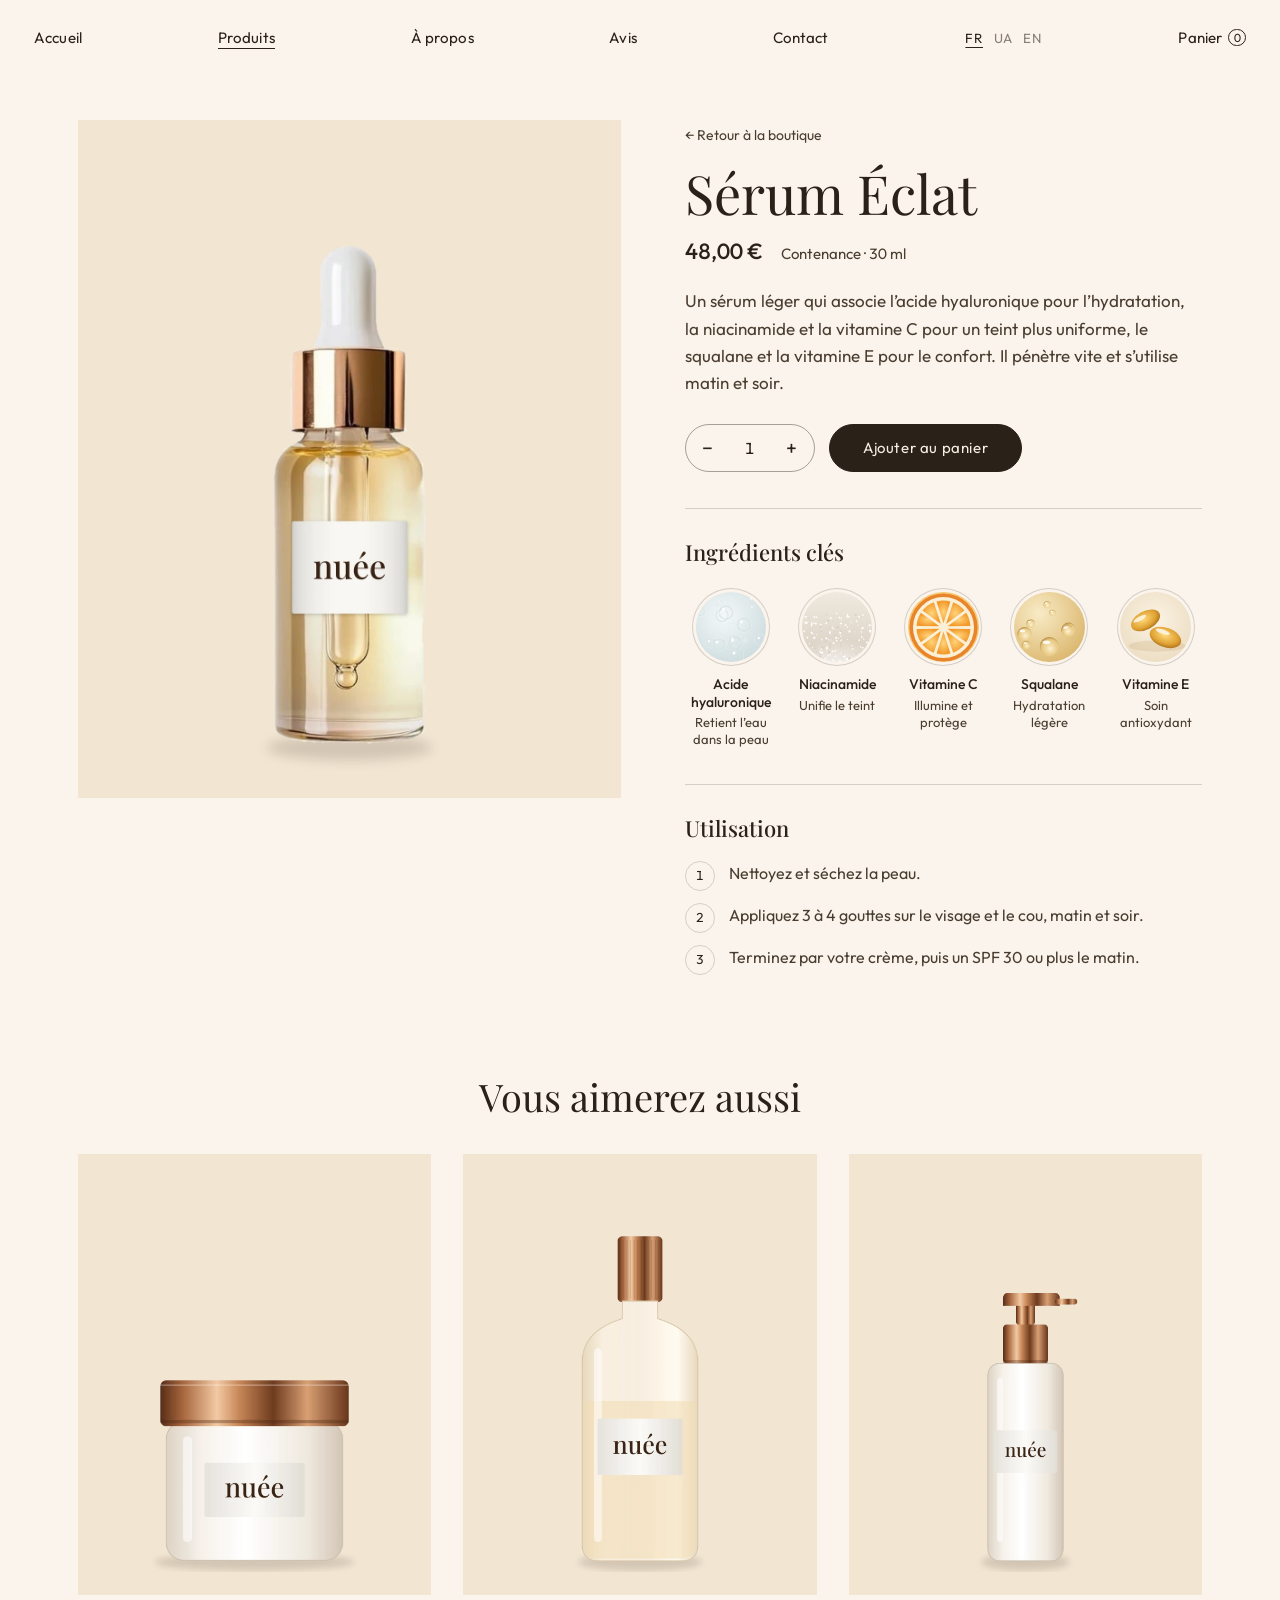
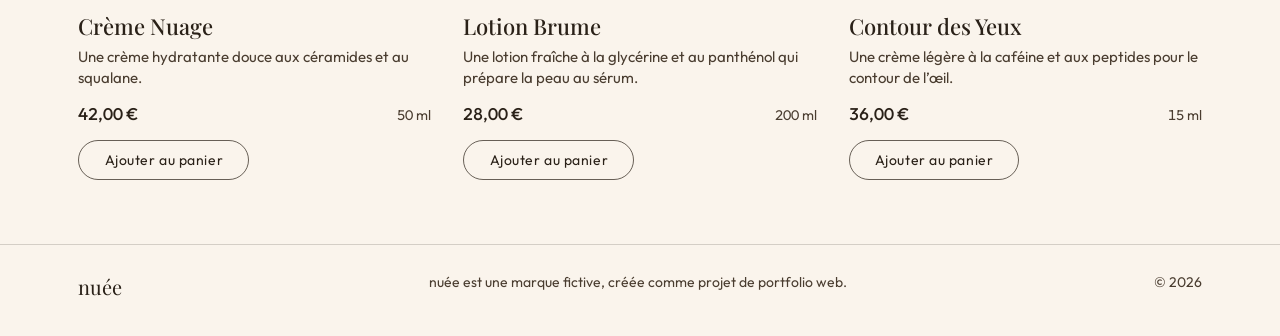
==== product.html @ 13ce5a42 "Turn the nuée page into a multi-page portfolio site - Home: headline and Shop button on the first sc" ====
<!doctype html>
<html lang="fr" data-title="title.product">
<head>
<meta charset="utf-8">
<meta name="viewport" content="width=device-width, initial-scale=1">
<title>Sérum Éclat · nuée</title>
<meta name="description" content="Sérum Éclat nuée, 30 ml : acide hyaluronique, niacinamide, vitamine C, squalane et vitamine E.">
<link rel="preconnect" href="https://fonts.googleapis.com">
<link rel="preconnect" href="https://fonts.gstatic.com" crossorigin>
<link rel="stylesheet" href="https://fonts.googleapis.com/css2?family=Outfit:wght@400;500;600&family=Jost:wght@400;500&family=Playfair+Display:wght@400;500&display=swap">
<link rel="stylesheet" href="assets/site.css">
</head>
<body class="page" data-page="product">
<nav class="nav" id="nav" aria-label="Menu"></nav>
<main>
  <div class="wrap">
    <div class="pdp">
      <div class="pdp-img"><img src="assets/products/serum.webp" alt="" data-i18n-alt="p.serum.name" width="1200" height="1500"></div>
      <div class="pdp-info">
        <a class="back" href="shop.html">← <span data-i18n="pp.back"></span></a>
        <h1 data-i18n="p.serum.name">Sérum Éclat</h1>
        <div class="pdp-meta"><span class="price" data-price="48"></span><span class="vol"><span data-i18n="pp.volume"></span> · <span data-vol="30"></span></span></div>
        <p class="pdp-desc" data-i18n="pp.desc"></p>
        <div class="buy">
          <div class="qty">
            <button type="button" id="qMinus" data-i18n-aria="pp.less">−</button>
            <label class="qty-label" for="qty" data-i18n="pp.qty"></label>
            <input id="qty" type="number" min="1" max="99" value="1" inputmode="numeric">
            <button type="button" id="qPlus" data-i18n-aria="pp.more">+</button>
          </div>
          <button class="pill solid" type="button" data-add="serum" data-qty="#qty" data-i18n="cart.add"></button>
        </div>
        <section>
          <h2 data-i18n="pp.ingredients"></h2>
          <div class="ings">
            <div class="ing"><span class="disc"><i data-art="ha"></i></span><b data-i18n="ing.ha.name"></b><span data-i18n="ing.ha.line"></span></div>
            <div class="ing"><span class="disc"><i data-art="nia"></i></span><b data-i18n="ing.nia.name"></b><span data-i18n="ing.nia.line"></span></div>
            <div class="ing"><span class="disc"><i data-art="vc"></i></span><b data-i18n="ing.vc.name"></b><span data-i18n="ing.vc.line"></span></div>
            <div class="ing"><span class="disc"><i data-art="sq"></i></span><b data-i18n="ing.sq.name"></b><span data-i18n="ing.sq.line"></span></div>
            <div class="ing"><span class="disc"><i data-art="ve"></i></span><b data-i18n="ing.ve.name"></b><span data-i18n="ing.ve.line"></span></div>
          </div>
        </section>
        <section>
          <h2 data-i18n="pp.howto"></h2>
          <ol class="steps">
            <li data-i18n="pp.step1"></li>
            <li data-i18n="pp.step2"></li>
            <li data-i18n="pp.step3"></li>
          </ol>
        </section>
      </div>
    </div>
    <div class="also">
      <h2 data-i18n="pp.also"></h2>
      <div class="grid" id="also"></div>
    </div>
  </div>
</main>
<footer class="foot">
  <div class="wrap"><b>nuée</b><span data-i18n="footer.note"></span><span>© 2026</span></div>
</footer>
<script src="assets/site.js"></script>
<script>
NUEE.renderCards(document.getElementById('also'), ['cream', 'toner', 'eye']);
const q = document.getElementById('qty');
const setQ = v => { q.value = Math.max(1, Math.min(99, (parseInt(v, 10) || 1))); };
document.getElementById('qMinus').addEventListener('click', () => setQ(+q.value - 1));
document.getElementById('qPlus').addEventListener('click', () => setQ(+q.value + 1));
q.addEventListener('change', () => setQ(q.value));
</script>
</body>
</html>
---- assets/site.css ----
/* nuée: shared styles (menu, buttons, pages) */
:root{
  --bg:#FAF4EC; --bg3:#F2E6D3; --accent:#C79A67; --ink:#2A2118; --ink2:#4a3d30; --mark:#EDE3D4;
  --dark:#2B1F14; --light:#F6EEE2; --line:rgba(42,33,24,.18);
  --serif:"Playfair Display",Georgia,serif; --sans:Outfit,Jost,system-ui,sans-serif;
}
*{box-sizing:border-box;margin:0;padding:0}
body{background:var(--bg);color:var(--ink);font-family:var(--sans);-webkit-font-smoothing:antialiased}
button{font:inherit;color:inherit;background:none;border:0;cursor:pointer}
a{color:inherit}
:focus-visible{outline:1px solid currentColor;outline-offset:3px}

/* ---------- menu bar ---------- */
.nav{position:fixed;top:0;left:0;right:0;z-index:30;display:flex;justify-content:space-between;align-items:center;
  padding:var(--nav-pt,22px) var(--nav-px,32px) var(--nav-pb,0);font-size:var(--nav-fs,clamp(13px,1.18vw,17px));
  font-weight:400;letter-spacing:.01em;color:var(--ink);transition:color .5s,opacity .35s ease-out,background-color .3s,border-color .3s;
  border-bottom:1px solid transparent}
.nav.light{color:var(--light)}
.nav .links{display:contents}
.nav a,.nav .lang button{text-decoration:none;position:relative;padding:6px 2px;white-space:nowrap}
.nav .links a::after,.nav .cart::after{content:"";position:absolute;left:2px;right:2px;bottom:4px;height:1px;background:currentColor;
  transform:scaleX(0);transform-origin:0 50%;transition:transform .35s}
.nav .links a:hover::after,.nav .links a:focus-visible::after,.nav .links a[aria-current="page"]::after,.nav .cart:hover::after{transform:scaleX(1)}
.lang{display:flex;align-items:center;gap:.35em}
.lang button{opacity:.55;letter-spacing:.06em;font-size:.88em;min-width:24px;min-height:24px}
.lang button[aria-pressed="true"]{opacity:1;text-decoration:underline;text-underline-offset:4px;text-decoration-thickness:1px}
.lang button:hover{opacity:1}
.cart{display:inline-flex;align-items:center;gap:.4em}
.cart svg{display:none;width:20px;height:20px}
.cart .count{display:inline-grid;place-items:center;min-width:1.5em;height:1.5em;padding:0 .35em;border:1px solid currentColor;border-radius:999px;
  font-size:.78em;font-variant-numeric:tabular-nums;line-height:1}
.cart.bump .count{animation:bump .5s cubic-bezier(.3,0,.15,1)}
@keyframes bump{40%{transform:scale(1.3)}}
.nav .logo{display:none;font-family:var(--serif);font-size:24px;line-height:1;padding:4px 0}
.burger{display:none;width:40px;height:40px;align-items:center;justify-content:center;margin-right:-8px}
.burger svg{width:24px;height:24px}
.nav .right{display:contents}

@media (max-width:767px){
  .nav{--nav-pt:14px;--nav-px:16px;font-size:15px;padding-left:max(16px,env(safe-area-inset-left,0px));padding-right:max(16px,env(safe-area-inset-right,0px))}
  .nav .links,.nav .lang{display:none}
  .nav .logo{display:block}
  .nav .right{display:flex;align-items:center;gap:10px}
  .burger{display:inline-flex}
  .cart{padding:8px 4px}
  .cart svg{display:block}
  .cart .cart-label{position:absolute;width:1px;height:1px;overflow:hidden;clip:rect(0 0 0 0)}
  .cart::after{display:none}
}

/* full-screen mobile menu */
.menu{position:fixed;inset:0;z-index:40;background:var(--bg);color:var(--ink);display:flex;flex-direction:column;
  padding:14px max(16px,env(safe-area-inset-right,0px)) 32px max(16px,env(safe-area-inset-left,0px));
  opacity:0;visibility:hidden;transition:opacity .35s cubic-bezier(.3,0,.15,1),visibility 0s .35s}
.menu.open{opacity:1;visibility:visible;transition:opacity .35s cubic-bezier(.3,0,.15,1)}
.menu-top{display:flex;justify-content:space-between;align-items:center}
.menu-top .logo{font-family:var(--serif);font-size:24px;text-decoration:none;padding:4px 0}
.menu-close{width:40px;height:40px;display:inline-flex;align-items:center;justify-content:center;margin-right:-8px}
.menu-close svg{width:22px;height:22px}
.menu-links{display:flex;flex-direction:column;gap:6px;margin-top:9vh}
.menu-links a{font-family:var(--serif);font-size:clamp(30px,9vw,44px);line-height:1.25;text-decoration:none;padding:4px 0;
  opacity:0;transform:translateY(14px);transition:opacity .5s ease,transform .7s cubic-bezier(.3,0,.15,1)}
.menu.open .menu-links a{opacity:1;transform:none}
.menu.open .menu-links a:nth-child(2){transition-delay:.04s}.menu.open .menu-links a:nth-child(3){transition-delay:.08s}
.menu.open .menu-links a:nth-child(4){transition-delay:.12s}.menu.open .menu-links a:nth-child(5){transition-delay:.16s}
.menu-foot{margin-top:auto;display:flex;justify-content:space-between;align-items:center;font-size:16px;border-top:1px solid var(--line);padding-top:18px}
.menu-foot .lang button{font-size:15px;padding:6px 4px}
.menu-foot .cart{text-decoration:none}
.menu-foot .cart svg{display:none}
.menu-foot .cart .cart-label{position:static;width:auto;height:auto;clip:auto}
html.menu-open,html.menu-open body{overflow:hidden}

/* ---------- buttons ---------- */
.pill{display:inline-block;border:1px solid rgba(42,33,24,.7);border-radius:999px;padding:.7em 2.2em;font-size:var(--pill-fs,15px);
  letter-spacing:.04em;color:var(--ink);text-decoration:none;text-align:center;transition:background .3s,color .3s,border-color .3s;line-height:1.2}
.pill:hover,.pill:focus-visible{background:var(--ink);color:var(--light);border-color:var(--ink)}
.pill.solid{background:var(--ink);color:var(--light);border-color:var(--ink)}
.pill.solid:hover,.pill.solid:focus-visible{background:transparent;color:var(--ink)}

/* ---------- toast ---------- */
.toast{position:fixed;left:50%;bottom:max(24px,env(safe-area-inset-bottom,0px));z-index:50;transform:translate(-50%,20px);opacity:0;
  background:var(--dark);color:var(--light);padding:.8em 1.4em;border-radius:999px;font-size:14px;letter-spacing:.02em;pointer-events:none;
  transition:opacity .35s,transform .5s cubic-bezier(.3,0,.15,1);white-space:nowrap}
.toast.show{opacity:1;transform:translate(-50%,0)}

/* ---------- content pages ---------- */
.page .nav{background:var(--bg);--nav-pt:22px;--nav-pb:14px}
.page .nav.scrolled{border-bottom-color:var(--line)}
@media (max-width:767px){.page .nav{--nav-pb:10px}}
.wrap{max-width:1200px;margin:0 auto;padding-left:max(16px,env(safe-area-inset-left,0px),3vw);padding-right:max(16px,env(safe-area-inset-right,0px),3vw)}
.page main{padding-top:120px;padding-bottom:64px}
@media (max-width:767px){.page main{padding-top:92px}}
.eyebrow{font-size:13px;letter-spacing:.2em;text-transform:uppercase;color:var(--ink2)}
.page-head{text-align:center;max-width:640px;margin:0 auto 56px}
.page-head h1{font-family:var(--serif);font-weight:400;font-size:clamp(36px,5vw,60px);line-height:1.1;margin-top:10px;text-wrap:balance}
.page-head p{color:var(--ink2);font-size:17px;line-height:1.5;margin-top:14px}

/* product grid */
.grid{display:grid;grid-template-columns:repeat(3,minmax(0,1fr));gap:48px 32px}
@media (max-width:960px){.grid{grid-template-columns:repeat(2,minmax(0,1fr));gap:40px 20px}}
@media (max-width:560px){.grid{grid-template-columns:minmax(0,1fr);gap:40px}.card-img{aspect-ratio:1/1}}
.card{display:flex;flex-direction:column;min-width:0}
.card-img{display:block;background:var(--bg3);aspect-ratio:4/5;overflow:hidden;position:relative}
.card-img img{width:100%;height:100%;object-fit:contain;display:block;transition:transform 1s cubic-bezier(.3,0,.05,1)}
a.card-img:hover img{transform:scale(1.04)}
.card-body{display:flex;flex-direction:column;flex:1;padding-top:18px}
.card h3{font-family:var(--serif);font-weight:500;font-size:22px;line-height:1.2}
.card h3 a{text-decoration:none}
.card p{color:var(--ink2);font-size:15px;line-height:1.45;margin-top:6px;flex:1}
.card-meta{display:flex;justify-content:space-between;align-items:baseline;margin:14px 0 16px;font-variant-numeric:tabular-nums}
.card-meta .price{font-size:17px;font-weight:500}
.card-meta .vol{font-size:14px;color:var(--ink2)}
.card .pill{align-self:flex-start;--pill-fs:14px;padding:.75em 1.8em}

/* product page */
.pdp{display:grid;grid-template-columns:minmax(0,1.05fr) minmax(0,1fr);gap:64px;align-items:start}
@media (max-width:860px){.pdp{grid-template-columns:minmax(0,1fr);gap:32px}}
.pdp-img{background:var(--bg3);aspect-ratio:4/5;position:sticky;top:96px}
@media (max-width:860px){.pdp-img{position:static}}
.pdp-img img{width:100%;height:100%;object-fit:contain;display:block}
.back{font-size:14px;color:var(--ink2);text-decoration:none;display:inline-block;padding:6px 0}
.back:hover{color:var(--ink)}
.pdp h1{font-family:var(--serif);font-weight:400;font-size:clamp(34px,4.4vw,54px);line-height:1.1;margin-top:14px}
.pdp-meta{display:flex;gap:18px;align-items:baseline;margin-top:14px;font-variant-numeric:tabular-nums}
.pdp-meta .price{font-size:22px;font-weight:500}
.pdp-meta .vol{color:var(--ink2);font-size:15px}
.pdp-desc{color:var(--ink2);font-size:17px;line-height:1.6;margin-top:22px;max-width:60ch}
.buy{display:flex;gap:14px;align-items:center;flex-wrap:wrap;margin-top:28px}
.qty{display:inline-flex;align-items:center;border:1px solid rgba(42,33,24,.4);border-radius:999px;height:48px}
.qty button{width:44px;height:46px;font-size:20px;line-height:1}
.qty input{width:40px;text-align:center;border:0;background:none;font:inherit;font-size:16px;color:var(--ink);-moz-appearance:textfield;font-variant-numeric:tabular-nums}
.qty input::-webkit-outer-spin-button,.qty input::-webkit-inner-spin-button{-webkit-appearance:none;margin:0}
.buy .pill{height:48px;display:inline-flex;align-items:center;justify-content:center;padding:0 2.2em}
.qty-label{position:absolute;width:1px;height:1px;overflow:hidden;clip:rect(0 0 0 0)}
.pdp section{border-top:1px solid var(--line);margin-top:36px;padding-top:28px}
.pdp h2{font-family:var(--serif);font-weight:500;font-size:22px;margin-bottom:18px}
.ings{display:grid;grid-template-columns:repeat(5,minmax(0,1fr));gap:14px}
@media (max-width:520px){.ings{grid-template-columns:repeat(3,minmax(0,1fr));row-gap:22px}}
.ing{display:flex;flex-direction:column;align-items:center;text-align:center;min-width:0}
.ing .disc{width:min(78px,100%);aspect-ratio:1;border-radius:50%;padding:4%;background:var(--bg);box-shadow:inset 0 0 0 1px var(--line)}
.ing .disc i{display:block;width:100%;height:100%;border-radius:50%;background-size:cover}
.ing b{font-weight:500;font-size:14px;margin-top:10px;line-height:1.25}
.ing span{font-size:13px;color:var(--ink2);line-height:1.3;margin-top:3px}
.steps{list-style:none;counter-reset:s;display:flex;flex-direction:column;gap:12px}
.steps li{counter-increment:s;display:flex;gap:14px;font-size:16px;line-height:1.5;color:var(--ink2)}
.steps li::before{content:counter(s);flex:none;width:28px;height:28px;border-radius:50%;border:1px solid var(--line);display:grid;place-items:center;
  font-size:13px;color:var(--ink);font-variant-numeric:tabular-nums}
.also{margin-top:96px}
.also h2{font-family:var(--serif);font-weight:400;font-size:clamp(28px,3vw,38px);margin-bottom:32px;text-align:center}

/* footer */
.foot{border-top:1px solid var(--line);padding:28px 0 36px;font-size:14px;color:var(--ink2)}
.foot .wrap{display:flex;justify-content:space-between;gap:12px 24px;flex-wrap:wrap}
.foot b{font-family:var(--serif);font-weight:400;font-size:20px;color:var(--ink)}
@media (prefers-reduced-motion: reduce){
  *,*::before,*::after{transition-duration:0s !important;animation:none !important}
}
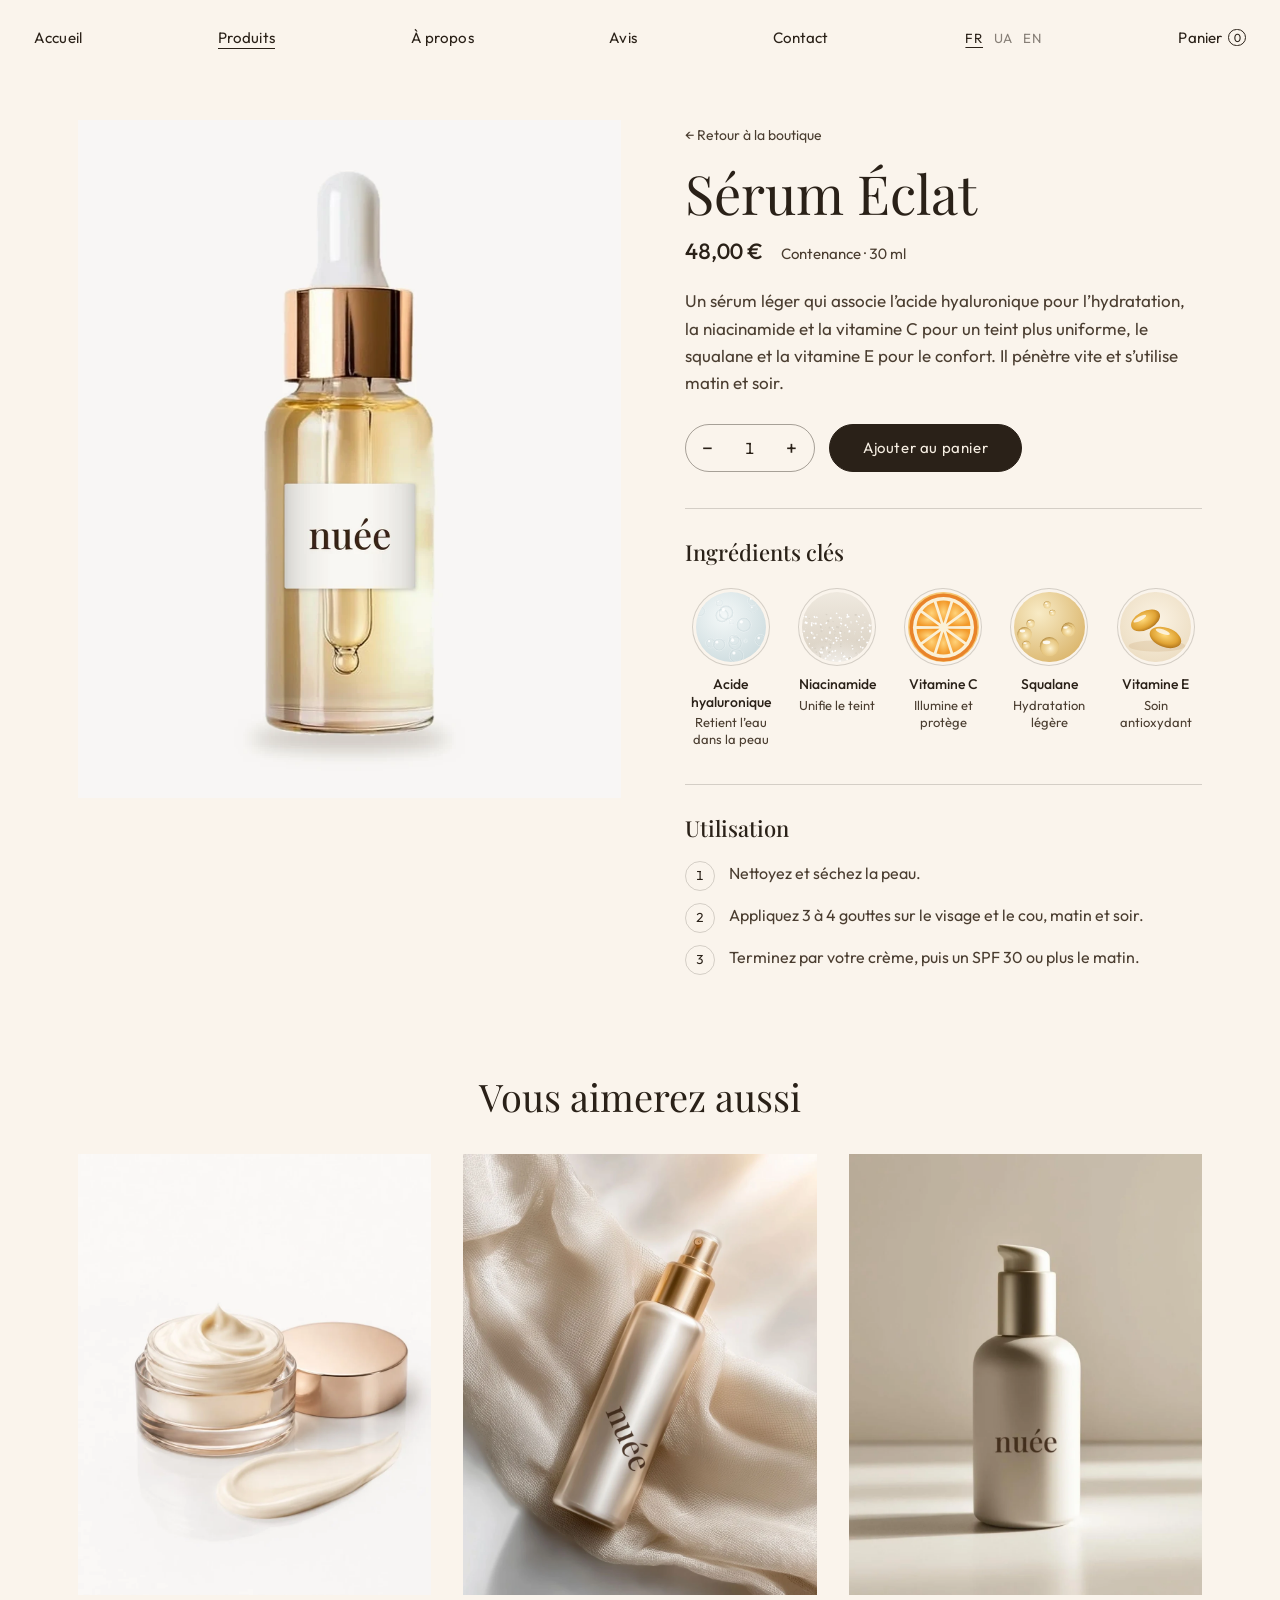
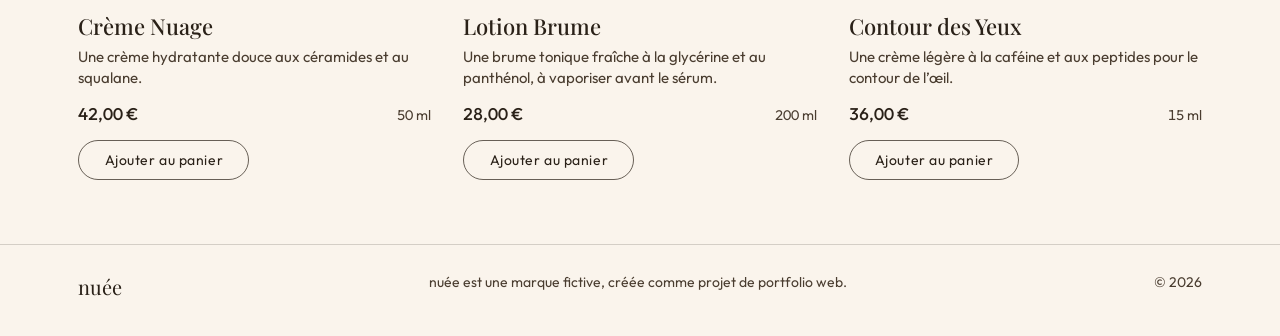
==== commit e461eadc: "Use real product photos in the shop; replace Lip Oil with Body Lotion Co-Authored-By: Claude Opus 5." ====
--- a/product.html
+++ b/product.html
@@ -15,7 +15,7 @@
 <main>
   <div class="wrap">
     <div class="pdp">
-      <div class="pdp-img"><img src="assets/products/serum.webp" alt="" data-i18n-alt="p.serum.name" width="1200" height="1500"></div>
+      <div class="pdp-img"><img src="assets/products/serum.webp" alt="" data-i18n-alt="p.serum.name" width="1000" height="1250"></div>
       <div class="pdp-info">
         <a class="back" href="shop.html">← <span data-i18n="pp.back"></span></a>
         <h1 data-i18n="p.serum.name">Sérum Éclat</h1>
--- a/assets/site.css
+++ b/assets/site.css
@@ -101,7 +101,7 @@
 @media (max-width:560px){.grid{grid-template-columns:minmax(0,1fr);gap:40px}.card-img{aspect-ratio:1/1}}
 .card{display:flex;flex-direction:column;min-width:0}
 .card-img{display:block;background:var(--bg3);aspect-ratio:4/5;overflow:hidden;position:relative}
-.card-img img{width:100%;height:100%;object-fit:contain;display:block;transition:transform 1s cubic-bezier(.3,0,.05,1)}
+.card-img img{width:100%;height:100%;object-fit:cover;display:block;transition:transform 1s cubic-bezier(.3,0,.05,1)}
 a.card-img:hover img{transform:scale(1.04)}
 .card-body{display:flex;flex-direction:column;flex:1;padding-top:18px}
 .card h3{font-family:var(--serif);font-weight:500;font-size:22px;line-height:1.2}
@@ -117,7 +117,7 @@
 @media (max-width:860px){.pdp{grid-template-columns:minmax(0,1fr);gap:32px}}
 .pdp-img{background:var(--bg3);aspect-ratio:4/5;position:sticky;top:96px}
 @media (max-width:860px){.pdp-img{position:static}}
-.pdp-img img{width:100%;height:100%;object-fit:contain;display:block}
+.pdp-img img{width:100%;height:100%;object-fit:cover;display:block}
 .back{font-size:14px;color:var(--ink2);text-decoration:none;display:inline-block;padding:6px 0}
 .back:hover{color:var(--ink)}
 .pdp h1{font-family:var(--serif);font-weight:400;font-size:clamp(34px,4.4vw,54px);line-height:1.1;margin-top:14px}
